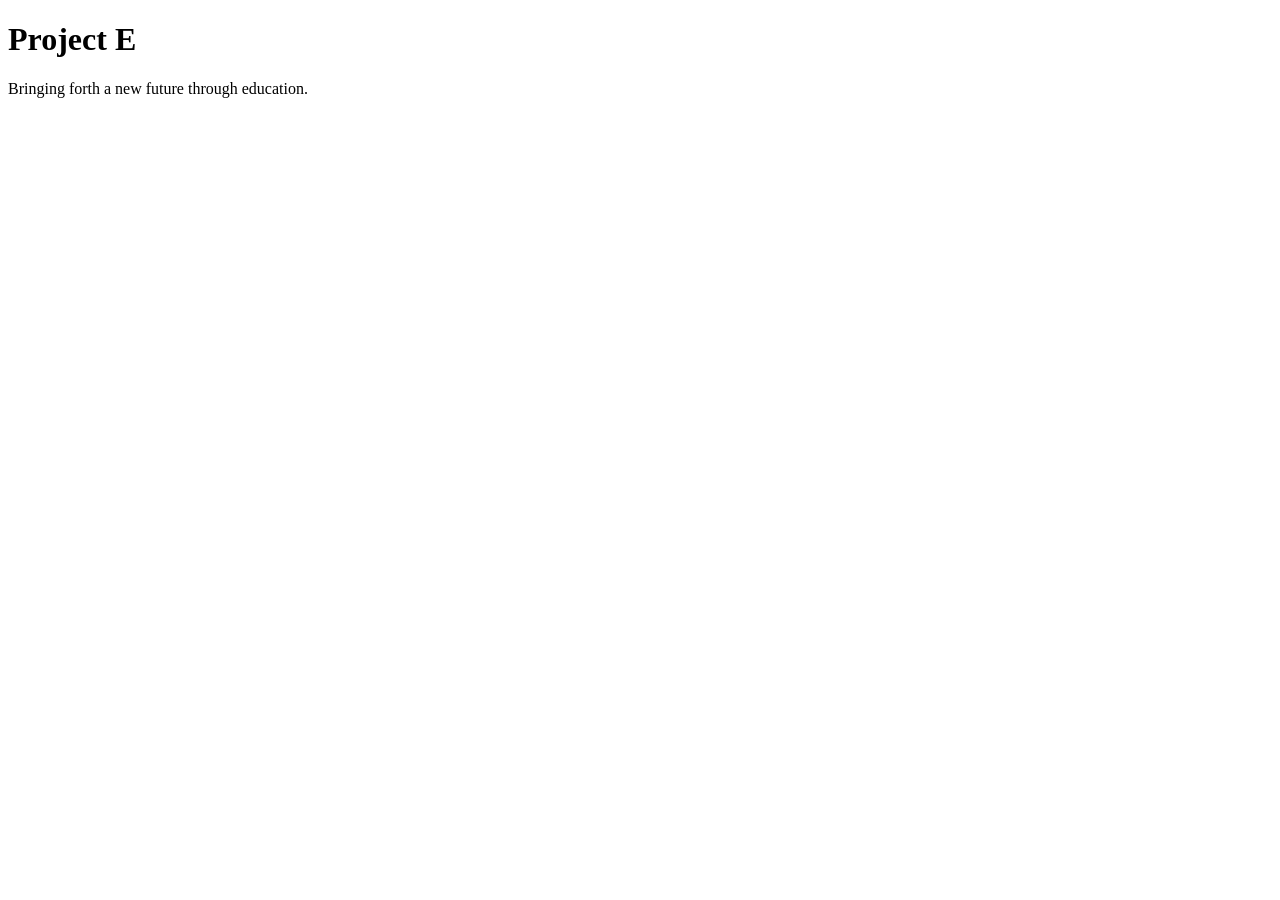
==== index.html @ 41ba168d "index.html" ====
<!DOCTYPE html>
<html lang="en">
<head>
    <meta charset="UTF-8">
    <meta name="viewport" content="width=device-width, initial-scale=1.0">
    <title>Project E</title>
</head>
<body>
    <h1>Project E</h1>
    <p>Bringing forth a new future through education.</p>
</body>
</html>
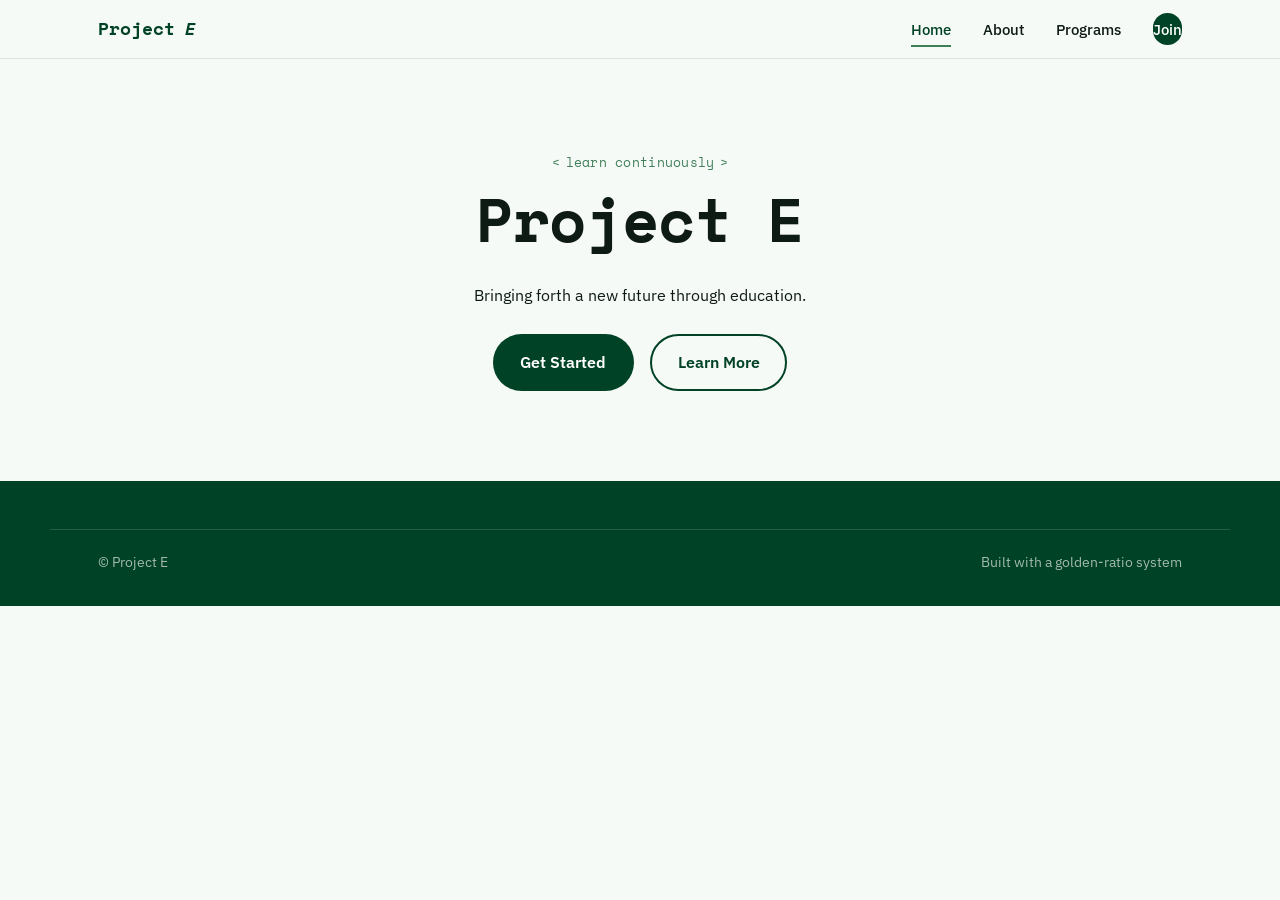
==== commit 2abc7348: "Update index.html" ====
--- a/index.html
+++ b/index.html
@@ -4,9 +4,53 @@
     <meta charset="UTF-8">
     <meta name="viewport" content="width=device-width, initial-scale=1.0">
     <title>Project E</title>
+
+    <!-- Your design system -->
+    <link rel="stylesheet" href="style.css">
 </head>
+
 <body>
-    <h1>Project E</h1>
-    <p>Bringing forth a new future through education.</p>
+
+    <header class="site-header">
+        <nav class="nav">
+            <a class="nav-brand" href="#">
+                Project <em>E</em>
+            </a>
+
+            <ul class="nav-links">
+                <li><a href="#" aria-current="page">Home</a></li>
+                <li><a href="#">About</a></li>
+                <li><a href="#">Programs</a></li>
+                <li><a href="#" class="nav-cta">Join</a></li>
+            </ul>
+        </nav>
+    </header>
+
+    <main class="wrap">
+
+        <section class="section center">
+            <span class="eyebrow">learn continuously</span>
+
+            <h1>Project E</h1>
+
+            <p>
+                Bringing forth a new future through education.
+            </p>
+
+            <div class="btn-row">
+                <a class="btn btn-primary" href="#">Get Started</a>
+                <a class="btn btn-ghost" href="#">Learn More</a>
+            </div>
+        </section>
+
+    </main>
+
+    <footer class="site-footer">
+        <div class="wrap footer-bottom">
+            <span>© Project E</span>
+            <span>Built with a golden-ratio system</span>
+        </div>
+    </footer>
+
 </body>
 </html>
--- a/style.css
+++ b/style.css
@@ -0,0 +1,370 @@
+/* ==========================================================================
+   Project e — Design System
+   Built around the golden-ratio spiral in the logo: the squares grow,
+   one at a time, the way the program is meant to grow.
+   ========================================================================== */
+
+@import url('https://fonts.googleapis.com/css2?family=Space+Mono:wght@400;700&family=IBM+Plex+Sans:wght@400;500;600&display=swap');
+
+:root {
+  /* Color — pulled directly from the logo */
+  --forest: #004225;
+  --sage: #5E9E6E;
+  --moss: #3E7E58;
+  --mint: #7BBF8C;
+  --mint-pale: #E2F2E6;
+  --paper: #F6FAF7;
+  --ink: #0E1A14;
+  --white: #FFFFFF;
+
+  /* Type — Space Mono echoes the logo's <learn continuously> tagline */
+  --font-display: 'Space Mono', 'Courier New', monospace;
+  --font-body: 'IBM Plex Sans', 'Segoe UI', sans-serif;
+  --font-mono: 'Space Mono', 'Courier New', monospace;
+
+  /* Layout */
+  --max-width: 1180px;
+  --gutter: clamp(1.25rem, 4vw, 3rem);
+  --radius: 10px;
+
+  /* Golden-ratio rhythm: used for split layouts (61.8 / 38.2) */
+  --phi-major: 61.8%;
+  --phi-minor: 38.2%;
+}
+
+/* ---------- Reset ---------- */
+*, *::before, *::after { box-sizing: border-box; }
+html { scroll-behavior: smooth; }
+@media (prefers-reduced-motion: reduce) {
+  html { scroll-behavior: auto; }
+  *, *::before, *::after {
+    animation-duration: 0.001ms !important;
+    animation-iteration-count: 1 !important;
+    transition-duration: 0.001ms !important;
+    scroll-behavior: auto !important;
+  }
+}
+
+body {
+  margin: 0;
+  font-family: var(--font-body);
+  color: var(--ink);
+  background: var(--paper);
+  line-height: 1.6;
+  -webkit-font-smoothing: antialiased;
+}
+
+img { max-width: 100%; display: block; }
+a { color: inherit; }
+
+h1, h2, h3, h4 {
+  font-family: var(--font-display);
+  font-weight: 700;
+  line-height: 1.12;
+  margin: 0 0 0.5em;
+  letter-spacing: -0.01em;
+}
+h1 { font-size: clamp(2.4rem, 5vw, 3.8rem); }
+h2 { font-size: clamp(1.8rem, 3.4vw, 2.6rem); }
+h3 { font-size: clamp(1.2rem, 2vw, 1.5rem); }
+p { margin: 0 0 1em; max-width: 62ch; }
+
+em { font-style: italic; color: var(--moss); }
+
+/* Eyebrow / tag label — echoes the "<learn continuously>" tagline */
+.eyebrow {
+  display: inline-flex;
+  align-items: center;
+  gap: 0.4em;
+  font-family: var(--font-mono);
+  font-size: 0.82rem;
+  font-weight: 500;
+  letter-spacing: 0.02em;
+  color: var(--moss);
+  margin-bottom: 0.9em;
+}
+.eyebrow::before { content: '<'; }
+.eyebrow::after { content: '>'; }
+
+/* Visible keyboard focus everywhere */
+a:focus-visible, button:focus-visible, input:focus-visible, textarea:focus-visible {
+  outline: 3px solid var(--moss);
+  outline-offset: 3px;
+  border-radius: 4px;
+}
+
+/* ---------- Layout helpers ---------- */
+.wrap {
+  max-width: var(--max-width);
+  margin: 0 auto;
+  padding: 0 var(--gutter);
+}
+.section { padding: clamp(3rem, 7vw, 6rem) 0; }
+.section--tint { background: var(--mint-pale); }
+.section--dark { background: var(--forest); color: var(--paper); }
+.section--dark .eyebrow { color: var(--mint); }
+.section--dark h2 { color: var(--white); }
+
+.split {
+  display: grid;
+  grid-template-columns: var(--phi-major) var(--phi-minor);
+  gap: clamp(2rem, 5vw, 4rem);
+  align-items: center;
+}
+.split--reverse { grid-template-columns: var(--phi-minor) var(--phi-major); }
+.split--reverse > :first-child { order: 2; }
+@media (max-width: 800px) {
+  .split, .split--reverse { grid-template-columns: 1fr; }
+  .split--reverse > :first-child { order: 0; }
+}
+
+.grid {
+  display: grid;
+  gap: clamp(1.25rem, 3vw, 2rem);
+}
+.grid--3 { grid-template-columns: repeat(3, 1fr); }
+.grid--2 { grid-template-columns: repeat(2, 1fr); }
+@media (max-width: 800px) {
+  .grid--3, .grid--2 { grid-template-columns: 1fr; }
+}
+
+/* ---------- Buttons ---------- */
+.btn {
+  display: inline-flex;
+  align-items: center;
+  gap: 0.5em;
+  font-family: var(--font-body);
+  font-weight: 600;
+  font-size: 1rem;
+  padding: 0.85em 1.6em;
+  border-radius: 999px;
+  border: 2px solid transparent;
+  text-decoration: none;
+  cursor: pointer;
+  transition: transform 0.15s ease, background 0.15s ease, color 0.15s ease, border-color 0.15s ease;
+}
+.btn:hover { transform: translateY(-2px); }
+.btn-primary { background: var(--forest); color: var(--white); }
+.btn-primary:hover { background: var(--moss); }
+.btn-ghost { background: transparent; color: var(--forest); border-color: var(--forest); }
+.btn-ghost:hover { background: var(--forest); color: var(--white); }
+.section--dark .btn-ghost { color: var(--paper); border-color: var(--mint); }
+.section--dark .btn-ghost:hover { background: var(--mint); color: var(--forest); }
+.section--dark .btn-primary { background: var(--mint); color: var(--forest); }
+.section--dark .btn-primary:hover { background: var(--paper); }
+.btn-row { display: flex; gap: 1rem; flex-wrap: wrap; margin-top: 1.6rem; }
+
+.center { text-align: center; }
+.center p { margin-left: auto; margin-right: auto; }
+.center .btn-row { justify-content: center; }
+.center .eyebrow { justify-content: center; }
+
+/* ---------- Nav ---------- */
+.site-header {
+  position: sticky;
+  top: 0;
+  z-index: 50;
+  background: rgba(246, 250, 247, 0.92);
+  backdrop-filter: blur(8px);
+  border-bottom: 1px solid rgba(0, 66, 37, 0.1);
+}
+.nav {
+  display: flex;
+  align-items: center;
+  justify-content: space-between;
+  padding: 0.9rem var(--gutter);
+  max-width: var(--max-width);
+  margin: 0 auto;
+}
+.nav-brand {
+  display: flex;
+  align-items: center;
+  gap: 0.6rem;
+  text-decoration: none;
+  font-family: var(--font-display);
+  font-weight: 700;
+  font-size: 1.15rem;
+  color: var(--forest);
+}
+.nav-brand img { height: 34px; width: auto; }
+.nav-brand em { color: inherit; font-style: italic; }
+
+.nav-links {
+  display: flex;
+  gap: clamp(1rem, 2.5vw, 2.2rem);
+  list-style: none;
+  margin: 0;
+  padding: 0;
+  font-weight: 500;
+  font-size: 0.96rem;
+}
+.nav-links a {
+  text-decoration: none;
+  color: var(--ink);
+  padding: 0.4em 0;
+  border-bottom: 2px solid transparent;
+  transition: border-color 0.15s ease, color 0.15s ease;
+}
+.nav-links a:hover, .nav-links a[aria-current="page"] {
+  color: var(--forest);
+  border-color: var(--moss);
+}
+.nav-cta {
+  background: var(--forest);
+  color: var(--white) !important;
+  padding: 0.55em 1.2em;
+  border-radius: 999px;
+  border-bottom: none !important;
+}
+.nav-cta:hover { background: var(--moss); }
+
+.nav-toggle {
+  display: none;
+  background: none;
+  border: none;
+  cursor: pointer;
+  padding: 0.4rem;
+}
+.nav-toggle svg { width: 26px; height: 26px; }
+
+@media (max-width: 760px) {
+  .nav-toggle { display: block; }
+  .nav-links {
+    position: absolute;
+    top: 100%;
+    left: 0;
+    right: 0;
+    background: var(--paper);
+    flex-direction: column;
+    gap: 0;
+    padding: 0.5rem var(--gutter) 1rem;
+    border-bottom: 1px solid rgba(0,66,37,0.1);
+    display: none;
+  }
+  .nav-links.is-open { display: flex; }
+  .nav-links li { width: 100%; }
+  .nav-links a { display: block; padding: 0.7em 0; }
+  .nav-cta { display: inline-block; margin-top: 0.4em; }
+}
+
+/* ---------- Cards ---------- */
+.card {
+  background: var(--white);
+  border: 1px solid rgba(0,66,37,0.12);
+  border-radius: var(--radius);
+  padding: 1.8rem;
+}
+.card h3 { margin-bottom: 0.5rem; }
+.card p:last-child { margin-bottom: 0; }
+
+/* ---------- Spiral roadmap squares (programs page) ---------- */
+.roadmap-square {
+  border-radius: 6px;
+  display: flex;
+  flex-direction: column;
+  justify-content: flex-end;
+  padding: 1.1rem;
+  min-height: 140px;
+}
+.roadmap-square.is-active {
+  background: var(--forest);
+  color: var(--white);
+}
+.roadmap-square.is-future {
+  background: transparent;
+  border: 2px dashed rgba(0,66,37,0.35);
+  color: var(--moss);
+}
+.roadmap-square .status {
+  font-family: var(--font-mono);
+  font-size: 0.75rem;
+  letter-spacing: 0.03em;
+  opacity: 0.85;
+  margin-bottom: 0.3em;
+}
+.roadmap-square h3 { margin: 0; font-size: 1.05rem; }
+.roadmap-square p { font-size: 0.85rem; margin: 0.5em 0 0; opacity: 0.85; max-width: none; }
+
+/* ---------- Footer ---------- */
+.site-footer {
+  background: var(--forest);
+  color: var(--mint-pale);
+  padding: 3rem 0 2rem;
+  font-size: 0.95rem;
+}
+.footer-grid {
+  display: grid;
+  grid-template-columns: 1.4fr 1fr 1fr;
+  gap: 2rem;
+  margin-bottom: 2rem;
+}
+@media (max-width: 700px) {
+  .footer-grid { grid-template-columns: 1fr; }
+}
+.site-footer h4 {
+  font-family: var(--font-mono);
+  font-size: 0.8rem;
+  color: var(--mint);
+  text-transform: lowercase;
+  margin-bottom: 0.8em;
+}
+.site-footer a { color: var(--paper); text-decoration: none; }
+.site-footer a:hover { color: var(--mint); }
+.site-footer ul { list-style: none; padding: 0; margin: 0; display: flex; flex-direction: column; gap: 0.5em; }
+.footer-bottom {
+  border-top: 1px solid rgba(246,250,247,0.15);
+  padding-top: 1.4rem;
+  display: flex;
+  justify-content: space-between;
+  flex-wrap: wrap;
+  gap: 0.6rem;
+  font-size: 0.85rem;
+  color: rgba(246,250,247,0.65);
+}
+
+/* ---------- Spiral hero graphic + load animation ---------- */
+.spiral-wrap { width: 100%; }
+.spiral-svg rect, .spiral-svg path { opacity: 0; }
+.spiral-svg.is-revealed rect, .spiral-svg.is-revealed path { opacity: 1; }
+.spiral-svg rect {
+  transform-origin: center;
+  animation: spiral-pop 0.55s cubic-bezier(.2,.9,.3,1.3) forwards;
+}
+.spiral-svg path { animation: spiral-fade 0.6s ease forwards; animation-delay: 1.1s; }
+@keyframes spiral-pop {
+  from { opacity: 0; transform: scale(0.6); }
+  to { opacity: 1; transform: scale(1); }
+}
+@keyframes spiral-fade {
+  from { opacity: 0; }
+  to { opacity: 1; }
+}
+@media (prefers-reduced-motion: reduce) {
+  .spiral-svg rect, .spiral-svg path { opacity: 1 !important; animation: none !important; transform: none !important; }
+}
+
+/* ---------- Misc ---------- */
+.stat {
+  font-family: var(--font-mono);
+  font-size: 0.95rem;
+  color: var(--moss);
+  border-left: 3px solid var(--mint);
+  padding-left: 1rem;
+}
+.quote {
+  font-family: var(--font-display);
+  font-size: 1.3rem;
+  font-weight: 500;
+  color: var(--forest);
+  line-height: 1.4;
+}
+.skip-link {
+  position: absolute;
+  left: -999px;
+  top: 0;
+  background: var(--forest);
+  color: var(--white);
+  padding: 0.8em 1.2em;
+  z-index: 100;
+}
+.skip-link:focus { left: 1rem; top: 1rem; }
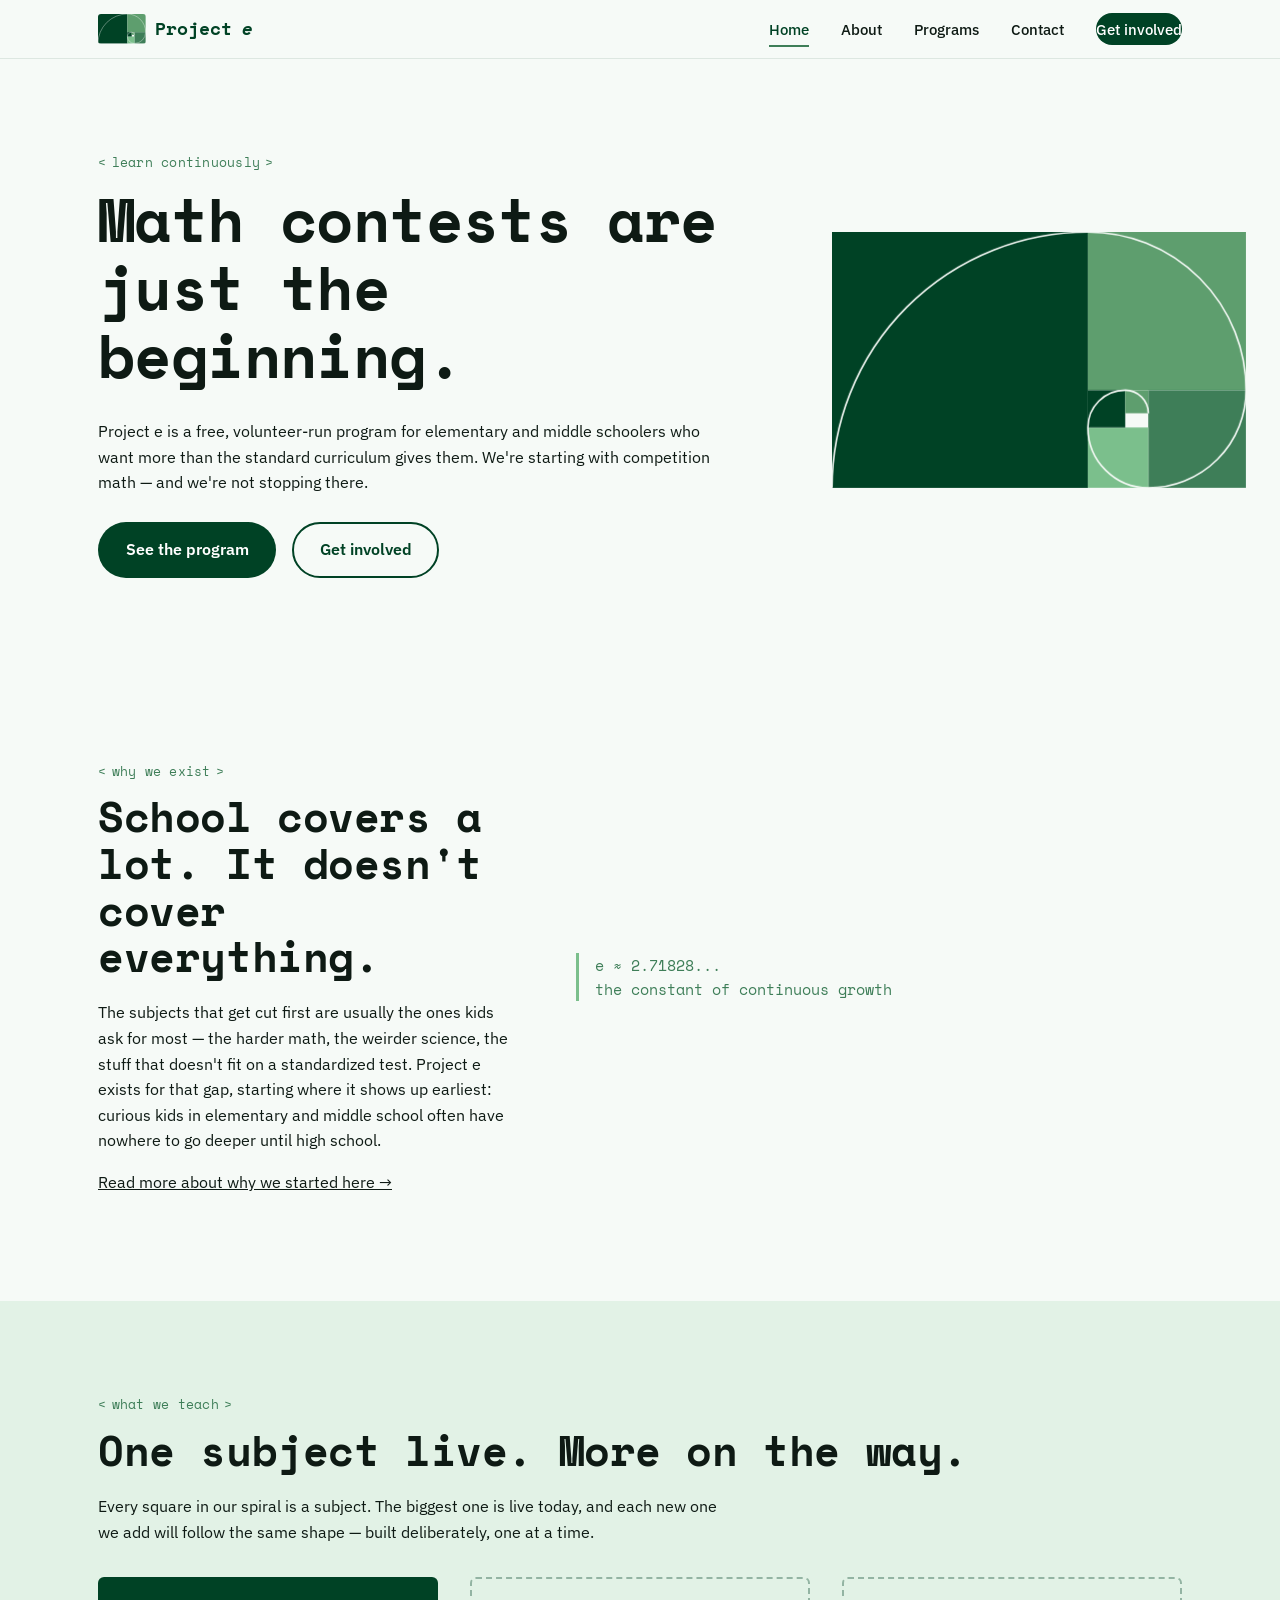
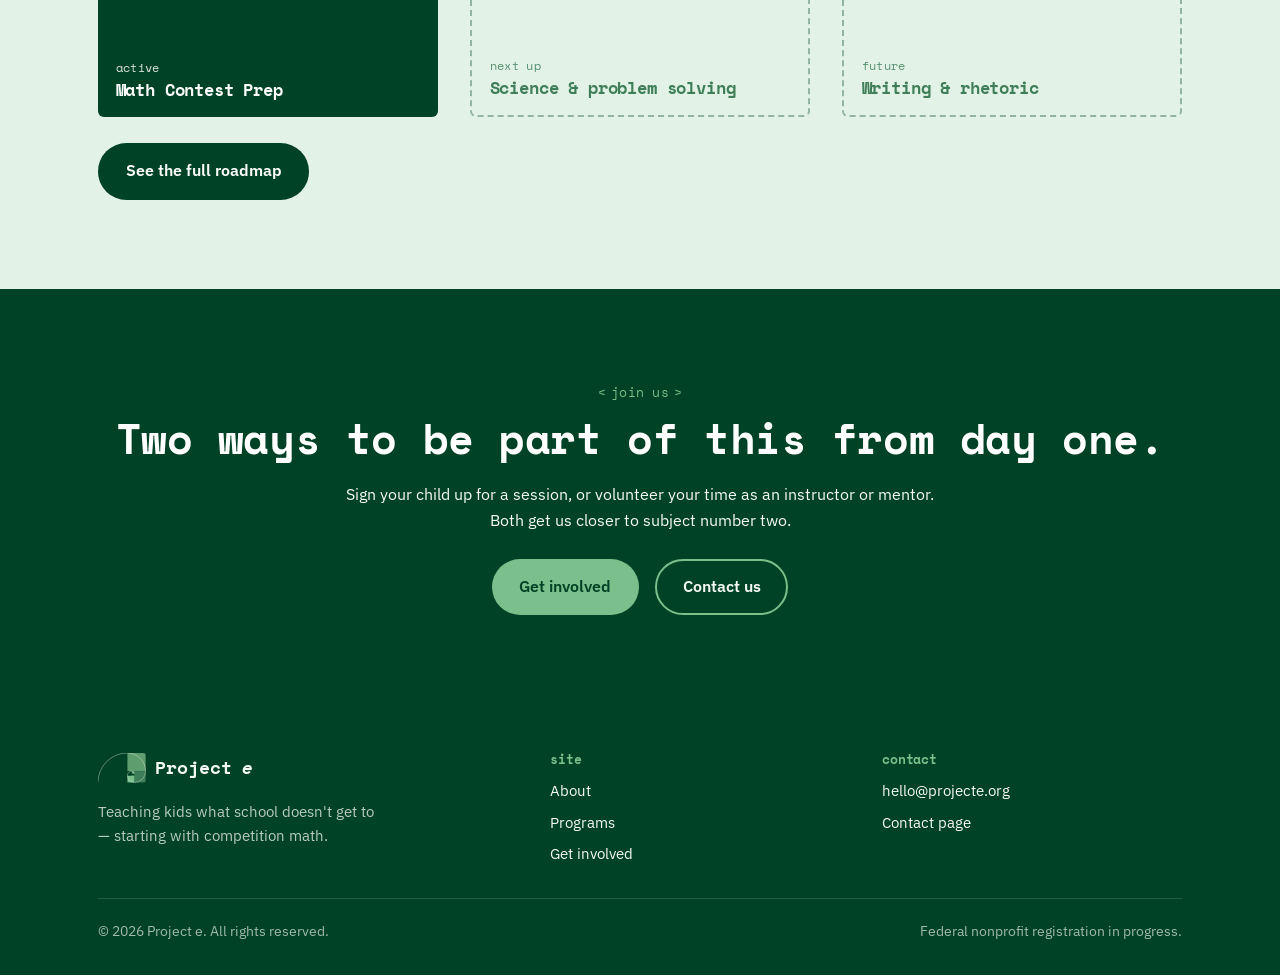
==== commit c2d6afaa: "Add files via upload" ====
--- a/index.html
+++ b/index.html
@@ -1,56 +1,578 @@
 <!DOCTYPE html>
 <html lang="en">
 <head>
-    <meta charset="UTF-8">
-    <meta name="viewport" content="width=device-width, initial-scale=1.0">
-    <title>Project E</title>
-
-    <!-- Your design system -->
-    <link rel="stylesheet" href="style.css">
+<meta charset="UTF-8">
+<meta name="viewport" content="width=device-width, initial-scale=1.0">
+<title>Project e — Learn continuously</title>
+<meta name="description" content="Project e is a free, volunteer-run program teaching elementary and middle schoolers what school doesn't have time for — starting with competition math.">
+<link rel="icon" type="image/png" href="images/favicon-32.png">
+<link rel="apple-touch-icon" href="images/favicon-192.png">
+<style>
+/* ==========================================================================
+   Project e — Design System
+   Built around the golden-ratio spiral in the logo: the squares grow,
+   one at a time, the way the program is meant to grow.
+   ========================================================================== */
+
+@import url('https://fonts.googleapis.com/css2?family=Space+Mono:wght@400;700&family=IBM+Plex+Sans:wght@400;500;600&display=swap');
+
+:root {
+  /* Color — pulled directly from the logo */
+  --forest: #004225;
+  --sage: #5E9E6E;
+  --moss: #3E7E58;
+  --mint: #7BBF8C;
+  --mint-pale: #E2F2E6;
+  --paper: #F6FAF7;
+  --ink: #0E1A14;
+  --white: #FFFFFF;
+
+  /* Type — Space Mono echoes the logo's <learn continuously> tagline */
+  --font-display: 'Space Mono', 'Courier New', monospace;
+  --font-body: 'IBM Plex Sans', 'Segoe UI', sans-serif;
+  --font-mono: 'Space Mono', 'Courier New', monospace;
+
+  /* Layout */
+  --max-width: 1180px;
+  --gutter: clamp(1.25rem, 4vw, 3rem);
+  --radius: 10px;
+
+  /* Golden-ratio rhythm: used for split layouts (61.8 / 38.2) */
+  --phi-major: 61.8%;
+  --phi-minor: 38.2%;
+}
+
+/* ---------- Reset ---------- */
+*, *::before, *::after { box-sizing: border-box; }
+html { scroll-behavior: smooth; }
+@media (prefers-reduced-motion: reduce) {
+  html { scroll-behavior: auto; }
+  *, *::before, *::after {
+    animation-duration: 0.001ms !important;
+    animation-iteration-count: 1 !important;
+    transition-duration: 0.001ms !important;
+    scroll-behavior: auto !important;
+  }
+}
+
+body {
+  margin: 0;
+  font-family: var(--font-body);
+  color: var(--ink);
+  background: var(--paper);
+  line-height: 1.6;
+  -webkit-font-smoothing: antialiased;
+}
+
+img { max-width: 100%; display: block; }
+a { color: inherit; }
+
+h1, h2, h3, h4 {
+  font-family: var(--font-display);
+  font-weight: 700;
+  line-height: 1.12;
+  margin: 0 0 0.5em;
+  letter-spacing: -0.01em;
+}
+h1 { font-size: clamp(2.4rem, 5vw, 3.8rem); }
+h2 { font-size: clamp(1.8rem, 3.4vw, 2.6rem); }
+h3 { font-size: clamp(1.2rem, 2vw, 1.5rem); }
+p { margin: 0 0 1em; max-width: 62ch; }
+
+em { font-style: italic; color: var(--moss); }
+
+/* Eyebrow / tag label — echoes the "<learn continuously>" tagline */
+.eyebrow {
+  display: inline-flex;
+  align-items: center;
+  gap: 0.4em;
+  font-family: var(--font-mono);
+  font-size: 0.82rem;
+  font-weight: 500;
+  letter-spacing: 0.02em;
+  color: var(--moss);
+  margin-bottom: 0.9em;
+}
+.eyebrow::before { content: '<'; }
+.eyebrow::after { content: '>'; }
+
+/* Visible keyboard focus everywhere */
+a:focus-visible, button:focus-visible, input:focus-visible, textarea:focus-visible {
+  outline: 3px solid var(--moss);
+  outline-offset: 3px;
+  border-radius: 4px;
+}
+
+/* ---------- Layout helpers ---------- */
+.wrap {
+  max-width: var(--max-width);
+  margin: 0 auto;
+  padding: 0 var(--gutter);
+}
+.section { padding: clamp(3rem, 7vw, 6rem) 0; }
+.section--tint { background: var(--mint-pale); }
+.section--dark { background: var(--forest); color: var(--paper); }
+.section--dark .eyebrow { color: var(--mint); }
+.section--dark h2 { color: var(--white); }
+
+.split {
+  display: grid;
+  grid-template-columns: var(--phi-major) var(--phi-minor);
+  gap: clamp(2rem, 5vw, 4rem);
+  align-items: center;
+}
+.split--reverse { grid-template-columns: var(--phi-minor) var(--phi-major); }
+.split--reverse > :first-child { order: 2; }
+@media (max-width: 800px) {
+  .split, .split--reverse { grid-template-columns: 1fr; }
+  .split--reverse > :first-child { order: 0; }
+}
+
+.grid {
+  display: grid;
+  gap: clamp(1.25rem, 3vw, 2rem);
+}
+.grid--3 { grid-template-columns: repeat(3, 1fr); }
+.grid--2 { grid-template-columns: repeat(2, 1fr); }
+@media (max-width: 800px) {
+  .grid--3, .grid--2 { grid-template-columns: 1fr; }
+}
+
+/* ---------- Buttons ---------- */
+.btn {
+  display: inline-flex;
+  align-items: center;
+  gap: 0.5em;
+  font-family: var(--font-body);
+  font-weight: 600;
+  font-size: 1rem;
+  padding: 0.85em 1.6em;
+  border-radius: 999px;
+  border: 2px solid transparent;
+  text-decoration: none;
+  cursor: pointer;
+  transition: transform 0.15s ease, background 0.15s ease, color 0.15s ease, border-color 0.15s ease;
+}
+.btn:hover { transform: translateY(-2px); }
+.btn-primary { background: var(--forest); color: var(--white); }
+.btn-primary:hover { background: var(--moss); }
+.btn-ghost { background: transparent; color: var(--forest); border-color: var(--forest); }
+.btn-ghost:hover { background: var(--forest); color: var(--white); }
+.section--dark .btn-ghost { color: var(--paper); border-color: var(--mint); }
+.section--dark .btn-ghost:hover { background: var(--mint); color: var(--forest); }
+.section--dark .btn-primary { background: var(--mint); color: var(--forest); }
+.section--dark .btn-primary:hover { background: var(--paper); }
+.btn-row { display: flex; gap: 1rem; flex-wrap: wrap; margin-top: 1.6rem; }
+
+.center { text-align: center; }
+.center p { margin-left: auto; margin-right: auto; }
+.center .btn-row { justify-content: center; }
+.center .eyebrow { justify-content: center; }
+
+/* ---------- Nav ---------- */
+.site-header {
+  position: sticky;
+  top: 0;
+  z-index: 50;
+  background: rgba(246, 250, 247, 0.92);
+  backdrop-filter: blur(8px);
+  border-bottom: 1px solid rgba(0, 66, 37, 0.1);
+}
+.nav {
+  display: flex;
+  align-items: center;
+  justify-content: space-between;
+  padding: 0.9rem var(--gutter);
+  max-width: var(--max-width);
+  margin: 0 auto;
+}
+.nav-brand {
+  display: flex;
+  align-items: center;
+  gap: 0.6rem;
+  text-decoration: none;
+  font-family: var(--font-display);
+  font-weight: 700;
+  font-size: 1.15rem;
+  color: var(--forest);
+}
+.nav-brand img { height: 34px; width: auto; }
+.nav-brand em { color: inherit; font-style: italic; }
+
+.nav-links {
+  display: flex;
+  gap: clamp(1rem, 2.5vw, 2.2rem);
+  list-style: none;
+  margin: 0;
+  padding: 0;
+  font-weight: 500;
+  font-size: 0.96rem;
+}
+.nav-links a {
+  text-decoration: none;
+  color: var(--ink);
+  padding: 0.4em 0;
+  border-bottom: 2px solid transparent;
+  transition: border-color 0.15s ease, color 0.15s ease;
+}
+.nav-links a:hover, .nav-links a[aria-current="page"] {
+  color: var(--forest);
+  border-color: var(--moss);
+}
+.nav-cta {
+  background: var(--forest);
+  color: var(--white) !important;
+  padding: 0.55em 1.2em;
+  border-radius: 999px;
+  border-bottom: none !important;
+}
+.nav-cta:hover { background: var(--moss); }
+
+.nav-toggle {
+  display: none;
+  background: none;
+  border: none;
+  cursor: pointer;
+  padding: 0.4rem;
+}
+.nav-toggle svg { width: 26px; height: 26px; }
+
+@media (max-width: 760px) {
+  .nav-toggle { display: block; }
+  .nav-links {
+    position: absolute;
+    top: 100%;
+    left: 0;
+    right: 0;
+    background: var(--paper);
+    flex-direction: column;
+    gap: 0;
+    padding: 0.5rem var(--gutter) 1rem;
+    border-bottom: 1px solid rgba(0,66,37,0.1);
+    display: none;
+  }
+  .nav-links.is-open { display: flex; }
+  .nav-links li { width: 100%; }
+  .nav-links a { display: block; padding: 0.7em 0; }
+  .nav-cta { display: inline-block; margin-top: 0.4em; }
+}
+
+/* ---------- Cards ---------- */
+.card {
+  background: var(--white);
+  border: 1px solid rgba(0,66,37,0.12);
+  border-radius: var(--radius);
+  padding: 1.8rem;
+}
+.card h3 { margin-bottom: 0.5rem; }
+.card p:last-child { margin-bottom: 0; }
+
+/* ---------- Spiral roadmap squares (programs page) ---------- */
+.roadmap-square {
+  border-radius: 6px;
+  display: flex;
+  flex-direction: column;
+  justify-content: flex-end;
+  padding: 1.1rem;
+  min-height: 140px;
+}
+.roadmap-square.is-active {
+  background: var(--forest);
+  color: var(--white);
+}
+.roadmap-square.is-future {
+  background: transparent;
+  border: 2px dashed rgba(0,66,37,0.35);
+  color: var(--moss);
+}
+.roadmap-square .status {
+  font-family: var(--font-mono);
+  font-size: 0.75rem;
+  letter-spacing: 0.03em;
+  opacity: 0.85;
+  margin-bottom: 0.3em;
+}
+.roadmap-square h3 { margin: 0; font-size: 1.05rem; }
+.roadmap-square p { font-size: 0.85rem; margin: 0.5em 0 0; opacity: 0.85; max-width: none; }
+
+/* ---------- Footer ---------- */
+.site-footer {
+  background: var(--forest);
+  color: var(--mint-pale);
+  padding: 3rem 0 2rem;
+  font-size: 0.95rem;
+}
+.footer-grid {
+  display: grid;
+  grid-template-columns: 1.4fr 1fr 1fr;
+  gap: 2rem;
+  margin-bottom: 2rem;
+}
+@media (max-width: 700px) {
+  .footer-grid { grid-template-columns: 1fr; }
+}
+.site-footer h4 {
+  font-family: var(--font-mono);
+  font-size: 0.8rem;
+  color: var(--mint);
+  text-transform: lowercase;
+  margin-bottom: 0.8em;
+}
+.site-footer a { color: var(--paper); text-decoration: none; }
+.site-footer a:hover { color: var(--mint); }
+.site-footer ul { list-style: none; padding: 0; margin: 0; display: flex; flex-direction: column; gap: 0.5em; }
+.footer-bottom {
+  border-top: 1px solid rgba(246,250,247,0.15);
+  padding-top: 1.4rem;
+  display: flex;
+  justify-content: space-between;
+  flex-wrap: wrap;
+  gap: 0.6rem;
+  font-size: 0.85rem;
+  color: rgba(246,250,247,0.65);
+}
+
+/* ---------- Spiral hero graphic + load animation ---------- */
+.spiral-wrap { width: 100%; }
+.spiral-svg rect, .spiral-svg path { opacity: 0; }
+.spiral-svg.is-revealed rect, .spiral-svg.is-revealed path { opacity: 1; }
+.spiral-svg rect {
+  transform-origin: center;
+  animation: spiral-pop 0.55s cubic-bezier(.2,.9,.3,1.3) forwards;
+}
+.spiral-svg path { animation: spiral-fade 0.6s ease forwards; animation-delay: 1.1s; }
+@keyframes spiral-pop {
+  from { opacity: 0; transform: scale(0.6); }
+  to { opacity: 1; transform: scale(1); }
+}
+@keyframes spiral-fade {
+  from { opacity: 0; }
+  to { opacity: 1; }
+}
+@media (prefers-reduced-motion: reduce) {
+  .spiral-svg rect, .spiral-svg path { opacity: 1 !important; animation: none !important; transform: none !important; }
+}
+
+/* ---------- Misc ---------- */
+.stat {
+  font-family: var(--font-mono);
+  font-size: 0.95rem;
+  color: var(--moss);
+  border-left: 3px solid var(--mint);
+  padding-left: 1rem;
+}
+.quote {
+  font-family: var(--font-display);
+  font-size: 1.3rem;
+  font-weight: 500;
+  color: var(--forest);
+  line-height: 1.4;
+}
+.skip-link {
+  position: absolute;
+  left: -999px;
+  top: 0;
+  background: var(--forest);
+  color: var(--white);
+  padding: 0.8em 1.2em;
+  z-index: 100;
+}
+.skip-link:focus { left: 1rem; top: 1rem; }
+
+.nav-icon { height: 1.6em; width: auto; border-radius: 3px; flex-shrink: 0; }
+</style>
 </head>
-
 <body>
-
-    <header class="site-header">
-        <nav class="nav">
-            <a class="nav-brand" href="#">
-                Project <em>E</em>
-            </a>
-
-            <ul class="nav-links">
-                <li><a href="#" aria-current="page">Home</a></li>
-                <li><a href="#">About</a></li>
-                <li><a href="#">Programs</a></li>
-                <li><a href="#" class="nav-cta">Join</a></li>
-            </ul>
-        </nav>
-    </header>
-
-    <main class="wrap">
-
-        <section class="section center">
-            <span class="eyebrow">learn continuously</span>
-
-            <h1>Project E</h1>
-
-            <p>
-                Bringing forth a new future through education.
-            </p>
-
-            <div class="btn-row">
-                <a class="btn btn-primary" href="#">Get Started</a>
-                <a class="btn btn-ghost" href="#">Learn More</a>
-            </div>
-        </section>
-
-    </main>
-
-    <footer class="site-footer">
-        <div class="wrap footer-bottom">
-            <span>© Project E</span>
-            <span>Built with a golden-ratio system</span>
+<a href="#main" class="skip-link">Skip to content</a>
+
+<header class="site-header">
+  <nav class="nav">
+    <a href="index.html" class="nav-brand">
+      <svg class="nav-icon" viewBox="0 0 776.7 480.0" xmlns="http://www.w3.org/2000/svg" role="img" aria-label="Project e mark">
+        <rect x="0.0" y="0.0" width="480.0" height="480.0" fill="#004225"/>
+        <rect x="480.0" y="0.0" width="296.7" height="296.7" fill="#5E9E6E"/>
+        <rect x="593.3" y="296.7" width="183.3" height="183.3" fill="#3E7E58"/>
+        <rect x="480.0" y="366.7" width="113.3" height="113.3" fill="#7BBF8C"/>
+        <rect x="480.0" y="296.7" width="70.0" height="70.0" fill="#004225"/>
+        <rect x="550.0" y="296.7" width="43.3" height="43.3" fill="#5E9E6E"/>
+        <path d="M 0.0 480.0 A 480.0 480.0 0 0 1 480.0 0.0 A 296.7 296.7 0 0 1 776.7 296.7 A 183.3 183.3 0 0 1 593.3 480.0 A 113.3 113.3 0 0 1 480.0 366.7 A 70.0 70.0 0 0 1 550.0 296.7 A 43.3 43.3 0 0 1 593.3 339.9" fill="none" stroke="#F6FAF7" stroke-width="6"/>
+      </svg>
+      Project <em>e</em>
+    </a>
+    <button class="nav-toggle" aria-label="Toggle menu" aria-expanded="false">
+      <svg viewBox="0 0 24 24" fill="none" stroke="currentColor" stroke-width="2" stroke-linecap="round"><line x1="3" y1="6" x2="21" y2="6"/><line x1="3" y1="12" x2="21" y2="12"/><line x1="3" y1="18" x2="21" y2="18"/></svg>
+    </button>
+    <ul class="nav-links">
+      <li><a href="index.html" aria-current="page">Home</a></li>
+      <li><a href="about.html">About</a></li>
+      <li><a href="programs.html">Programs</a></li>
+      <li><a href="contact.html">Contact</a></li>
+      <li><a href="get-involved.html" class="nav-cta">Get involved</a></li>
+    </ul>
+  </nav>
+</header>
+
+<main id="main">
+
+  <section class="section">
+    <div class="wrap split">
+      <div>
+        <p class="eyebrow">learn continuously</p>
+        <h1>Math contests are just the beginning.</h1>
+        <p>Project e is a free, volunteer-run program for elementary and middle schoolers who want more than the standard curriculum gives them. We're starting with competition math &mdash; and we're not stopping there.</p>
+        <div class="btn-row">
+          <a href="programs.html" class="btn btn-primary">See the program</a>
+          <a href="get-involved.html" class="btn btn-ghost">Get involved</a>
         </div>
-    </footer>
-
+      </div>
+      <div class="spiral-wrap">
+        <svg class="spiral-svg" viewBox="0 0 776.7 480.0" xmlns="http://www.w3.org/2000/svg" role="img" aria-label="A golden-ratio spiral made of squares, representing Project e's growth from one subject to many">
+          <rect x="0.0" y="0.0" width="480.0" height="480.0" fill="#004225"/>
+          <rect x="480.0" y="0.0" width="296.7" height="296.7" fill="#5E9E6E"/>
+          <rect x="593.3" y="296.7" width="183.3" height="183.3" fill="#3E7E58"/>
+          <rect x="480.0" y="366.7" width="113.3" height="113.3" fill="#7BBF8C"/>
+          <rect x="480.0" y="296.7" width="70.0" height="70.0" fill="#004225"/>
+          <rect x="550.0" y="296.7" width="43.3" height="43.3" fill="#5E9E6E"/>
+          <path d="M 0.0 480.0 A 480.0 480.0 0 0 1 480.0 0.0 A 296.7 296.7 0 0 1 776.7 296.7 A 183.3 183.3 0 0 1 593.3 480.0 A 113.3 113.3 0 0 1 480.0 366.7 A 70.0 70.0 0 0 1 550.0 296.7 A 43.3 43.3 0 0 1 593.3 339.9" fill="none" stroke="#F6FAF7" stroke-width="3"/>
+        </svg>
+      </div>
+    </div>
+  </section>
+
+  <section class="section">
+    <div class="wrap split split--reverse">
+      <div>
+        <p class="stat">e &asymp; 2.71828...<br>the constant of continuous growth</p>
+      </div>
+      <div>
+        <p class="eyebrow">why we exist</p>
+        <h2>School covers a lot. It doesn't cover everything.</h2>
+        <p>The subjects that get cut first are usually the ones kids ask for most &mdash; the harder math, the weirder science, the stuff that doesn't fit on a standardized test. Project e exists for that gap, starting where it shows up earliest: curious kids in elementary and middle school often have nowhere to go deeper until high school.</p>
+        <p><a href="about.html">Read more about why we started here &rarr;</a></p>
+      </div>
+    </div>
+  </section>
+
+  <section class="section section--tint">
+    <div class="wrap">
+      <p class="eyebrow">what we teach</p>
+      <h2>One subject live. More on the way.</h2>
+      <p>Every square in our spiral is a subject. The biggest one is live today, and each new one we add will follow the same shape &mdash; built deliberately, one at a time.</p>
+      <div class="grid grid--3" style="margin-top:2rem;">
+        <div class="roadmap-square is-active">
+          <p class="status">active</p>
+          <h3>Math Contest Prep</h3>
+        </div>
+        <div class="roadmap-square is-future">
+          <p class="status">next up</p>
+          <h3>Science &amp; problem solving</h3>
+        </div>
+        <div class="roadmap-square is-future">
+          <p class="status">future</p>
+          <h3>Writing &amp; rhetoric</h3>
+        </div>
+      </div>
+      <div class="btn-row">
+        <a href="programs.html" class="btn btn-primary">See the full roadmap</a>
+      </div>
+    </div>
+  </section>
+
+  <section class="section section--dark center">
+    <div class="wrap">
+      <p class="eyebrow">join us</p>
+      <h2>Two ways to be part of this from day one.</h2>
+      <p>Sign your child up for a session, or volunteer your time as an instructor or mentor. Both get us closer to subject number two.</p>
+      <div class="btn-row">
+        <a href="get-involved.html" class="btn btn-primary">Get involved</a>
+        <a href="contact.html" class="btn btn-ghost">Contact us</a>
+      </div>
+    </div>
+  </section>
+
+</main>
+
+<footer class="site-footer">
+  <div class="wrap">
+    <div class="footer-grid">
+      <div>
+        <a href="index.html" class="nav-brand" style="color:var(--paper)">
+          <svg class="nav-icon" viewBox="0 0 776.7 480.0" xmlns="http://www.w3.org/2000/svg" role="img" aria-label="Project e mark">
+        <rect x="0.0" y="0.0" width="480.0" height="480.0" fill="#004225"/>
+        <rect x="480.0" y="0.0" width="296.7" height="296.7" fill="#5E9E6E"/>
+        <rect x="593.3" y="296.7" width="183.3" height="183.3" fill="#3E7E58"/>
+        <rect x="480.0" y="366.7" width="113.3" height="113.3" fill="#7BBF8C"/>
+        <rect x="480.0" y="296.7" width="70.0" height="70.0" fill="#004225"/>
+        <rect x="550.0" y="296.7" width="43.3" height="43.3" fill="#5E9E6E"/>
+        <path d="M 0.0 480.0 A 480.0 480.0 0 0 1 480.0 0.0 A 296.7 296.7 0 0 1 776.7 296.7 A 183.3 183.3 0 0 1 593.3 480.0 A 113.3 113.3 0 0 1 480.0 366.7 A 70.0 70.0 0 0 1 550.0 296.7 A 43.3 43.3 0 0 1 593.3 339.9" fill="none" stroke="#F6FAF7" stroke-width="6"/>
+      </svg>
+          Project <em>e</em>
+        </a>
+        <p style="margin-top:1rem; max-width:32ch; color:rgba(246,250,247,0.75);">Teaching kids what school doesn't get to &mdash; starting with competition math.</p>
+      </div>
+      <div>
+        <h4>site</h4>
+        <ul>
+          <li><a href="about.html">About</a></li>
+          <li><a href="programs.html">Programs</a></li>
+          <li><a href="get-involved.html">Get involved</a></li>
+        </ul>
+      </div>
+      <div>
+        <h4>contact</h4>
+        <ul>
+          <li><a href="mailto:hello@projecte.org">hello@projecte.org</a></li>
+          <li><a href="contact.html">Contact page</a></li>
+        </ul>
+      </div>
+    </div>
+    <div class="footer-bottom">
+      <span>&copy; <span data-year></span> Project e. All rights reserved.</span>
+      <span>Federal nonprofit registration in progress.</span>
+    </div>
+  </div>
+</footer>
+
+<script>
+// Project e — shared site behavior
+
+document.addEventListener('DOMContentLoaded', () => {
+  // Mobile nav toggle
+  const toggle = document.querySelector('.nav-toggle');
+  const links = document.querySelector('.nav-links');
+  if (toggle && links) {
+    toggle.addEventListener('click', () => {
+      const isOpen = links.classList.toggle('is-open');
+      toggle.setAttribute('aria-expanded', isOpen ? 'true' : 'false');
+    });
+    links.querySelectorAll('a').forEach((a) => {
+      a.addEventListener('click', () => {
+        links.classList.remove('is-open');
+        toggle.setAttribute('aria-expanded', 'false');
+      });
+    });
+  }
+
+  // Reveal the hero spiral once, on load (squares "grow in")
+  const spiral = document.querySelector('.spiral-svg');
+  if (spiral) {
+    requestAnimationFrame(() => spiral.classList.add('is-revealed'));
+  }
+
+  // Stagger the rect animation delays so squares pop in one-by-one,
+  // largest (founding program) to smallest (future subjects) —
+  // mirrors how Project e itself grows.
+  const rects = document.querySelectorAll('.spiral-svg rect');
+  rects.forEach((r, i) => {
+    r.style.animationDelay = `${i * 0.12}s`;
+  });
+
+  // Set current year in footer
+  document.querySelectorAll('[data-year]').forEach((el) => {
+    el.textContent = new Date().getFullYear();
+  });
+});
+
+</script>
 </body>
 </html>
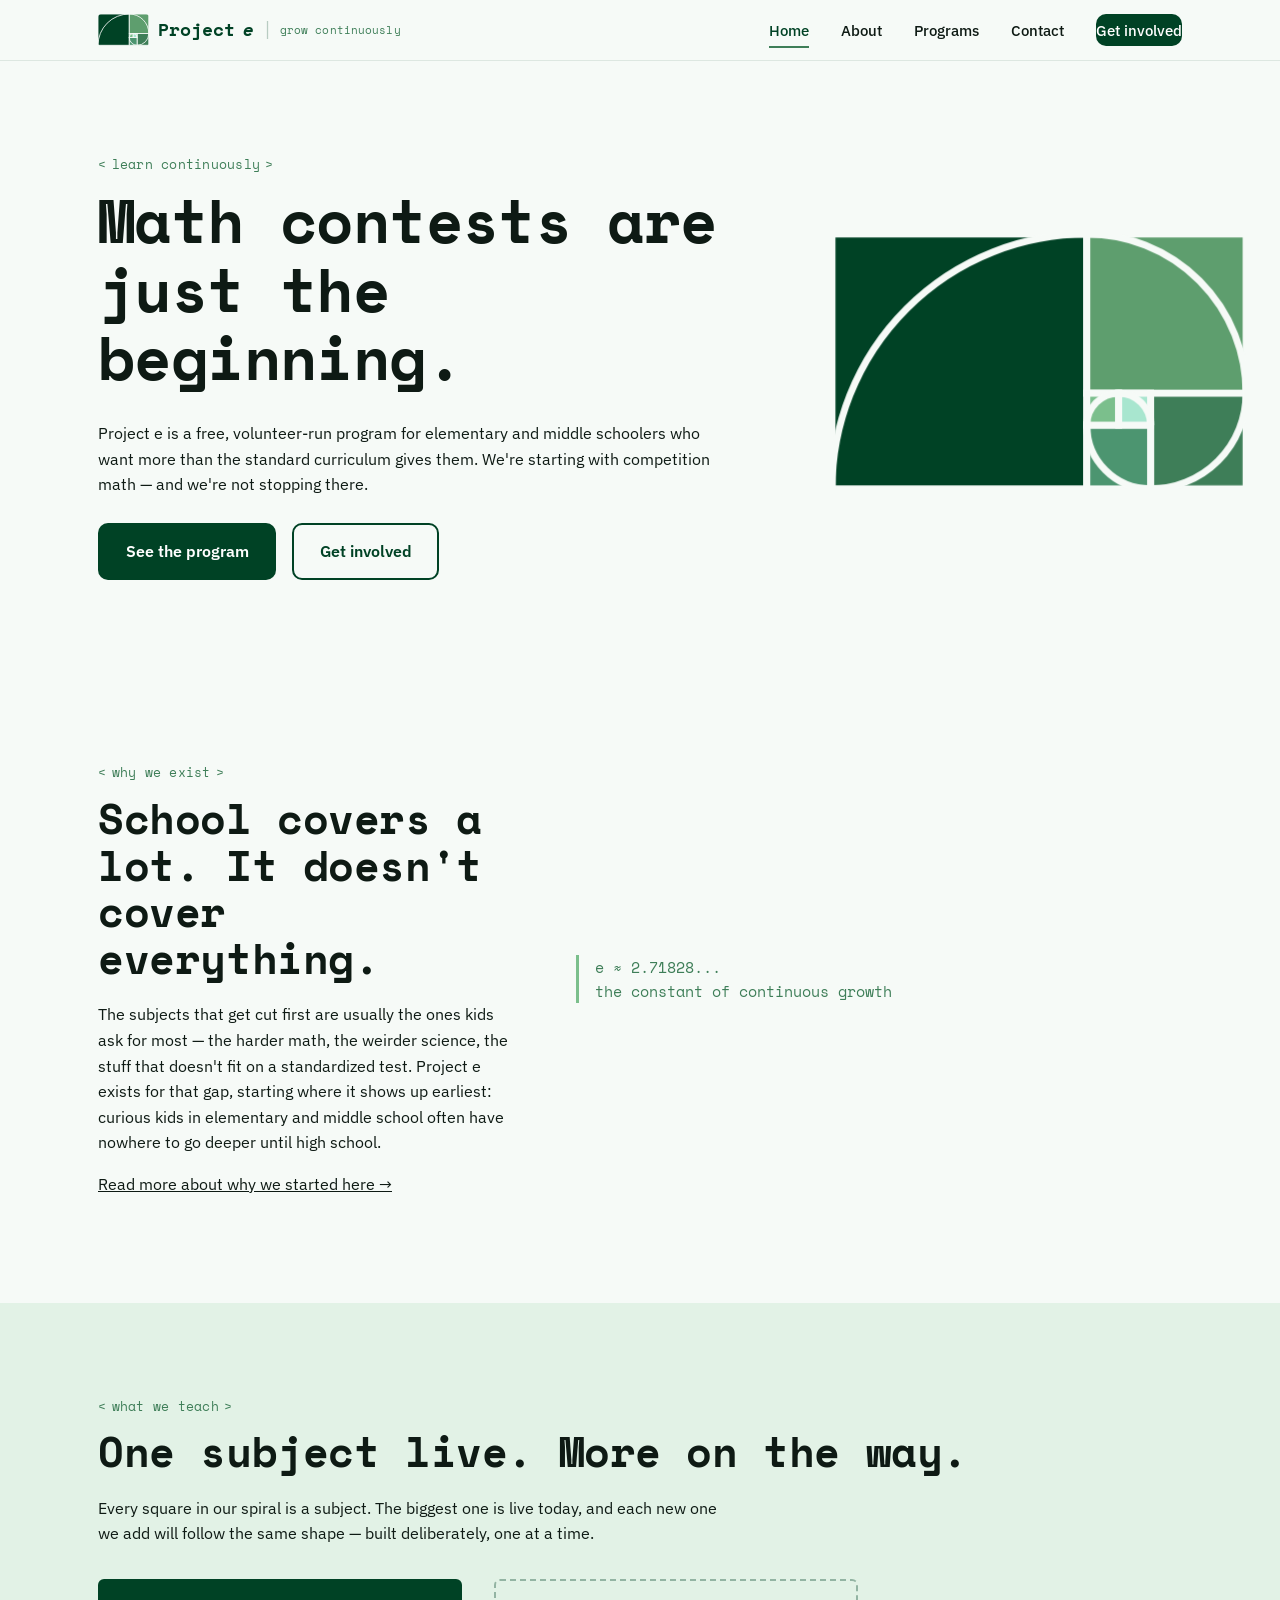
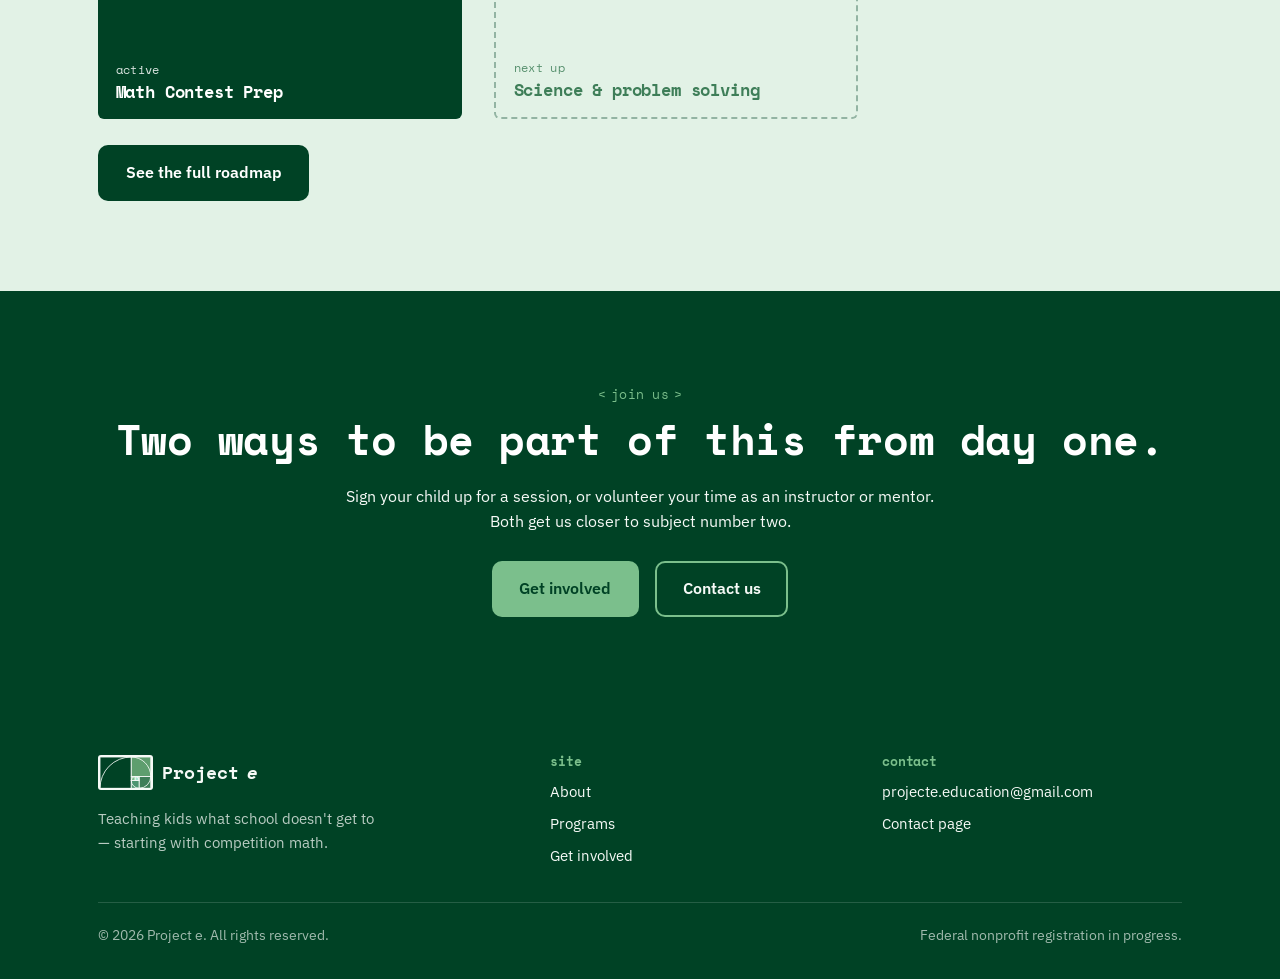
==== commit fb0eebf3: "Rename index(1).html to index.html" ====
--- a/index.html
+++ b/index.html
@@ -147,7 +147,7 @@
   font-weight: 600;
   font-size: 1rem;
   padding: 0.85em 1.6em;
-  border-radius: 999px;
+  border-radius: 10px;
   border: 2px solid transparent;
   text-decoration: none;
   cursor: pointer;
@@ -189,15 +189,30 @@
 .nav-brand {
   display: flex;
   align-items: center;
-  gap: 0.6rem;
+  gap: 0.55rem;
   text-decoration: none;
   font-family: var(--font-display);
   font-weight: 700;
   font-size: 1.15rem;
   color: var(--forest);
 }
-.nav-brand img { height: 34px; width: auto; }
+.nav-icon { height: 1.7em; width: auto; flex-shrink: 0; border-radius: 4px; display: block; }
+/* the icon's biggest square is the same dark green as the footer —
+   give it a light plate so it doesn't disappear into the background */
+.site-footer .nav-icon { background: var(--paper); padding: 2px; box-sizing: content-box; border-radius: 3px; }
 .nav-brand em { color: inherit; font-style: italic; }
+.nav-divider { color: rgba(0,66,37,0.25); font-weight: 400; margin: 0 -0.1rem; }
+.site-footer .nav-divider { color: rgba(246,250,247,0.3); }
+.nav-tagline {
+  font-family: var(--font-mono);
+  font-size: 0.7rem;
+  font-weight: 400;
+  color: var(--moss);
+  letter-spacing: 0.01em;
+}
+@media (max-width: 760px) {
+  .nav-divider, .nav-tagline { display: none; }
+}
 
 .nav-links {
   display: flex;
@@ -223,7 +238,7 @@
   background: var(--forest);
   color: var(--white) !important;
   padding: 0.55em 1.2em;
-  border-radius: 999px;
+  border-radius: 10px;
   border-bottom: none !important;
 }
 .nav-cta:hover { background: var(--moss); }
@@ -379,7 +394,6 @@
 }
 .skip-link:focus { left: 1rem; top: 1rem; }
 
-.nav-icon { height: 1.6em; width: auto; border-radius: 3px; flex-shrink: 0; }
 </style>
 </head>
 <body>
@@ -388,16 +402,18 @@
 <header class="site-header">
   <nav class="nav">
     <a href="index.html" class="nav-brand">
-      <svg class="nav-icon" viewBox="0 0 776.7 480.0" xmlns="http://www.w3.org/2000/svg" role="img" aria-label="Project e mark">
-        <rect x="0.0" y="0.0" width="480.0" height="480.0" fill="#004225"/>
-        <rect x="480.0" y="0.0" width="296.7" height="296.7" fill="#5E9E6E"/>
-        <rect x="593.3" y="296.7" width="183.3" height="183.3" fill="#3E7E58"/>
-        <rect x="480.0" y="366.7" width="113.3" height="113.3" fill="#7BBF8C"/>
-        <rect x="480.0" y="296.7" width="70.0" height="70.0" fill="#004225"/>
-        <rect x="550.0" y="296.7" width="43.3" height="43.3" fill="#5E9E6E"/>
-        <path d="M 0.0 480.0 A 480.0 480.0 0 0 1 480.0 0.0 A 296.7 296.7 0 0 1 776.7 296.7 A 183.3 183.3 0 0 1 593.3 480.0 A 113.3 113.3 0 0 1 480.0 366.7 A 70.0 70.0 0 0 1 550.0 296.7 A 43.3 43.3 0 0 1 593.3 339.9" fill="none" stroke="#F6FAF7" stroke-width="6"/>
+      <svg class="nav-icon" viewBox="0 0 780 480" xmlns="http://www.w3.org/2000/svg" role="img" aria-label="Project e mark">
+        <rect x="0.0" y="0.0" width="480.0" height="480.0" fill="#004225" stroke="#F6FAF7" stroke-width="13"/>
+        <rect x="480.0" y="0.0" width="300.0" height="300.0" fill="#5E9E6E" stroke="#F6FAF7" stroke-width="13"/>
+        <rect x="600.0" y="300.0" width="180.0" height="180.0" fill="#3E7E58" stroke="#F6FAF7" stroke-width="13"/>
+        <rect x="480.0" y="360.0" width="120.0" height="120.0" fill="#4C9570" stroke="#F6FAF7" stroke-width="13"/>
+        <rect x="480.0" y="300.0" width="60.0" height="60.0" fill="#7BBF8C" stroke="#F6FAF7" stroke-width="13"/>
+        <rect x="540.0" y="300.0" width="60.0" height="60.0" fill="#A8E6CF" stroke="#F6FAF7" stroke-width="13"/>
+        <path d="M 0.0 480.0 A 480.0 480.0 0 0 1 480.0 0.0 A 300.0 300.0 0 0 1 780.0 300.0 A 180.0 180.0 0 0 1 600.0 480.0 A 120.0 120.0 0 0 1 480.0 360.0 A 60.0 60.0 0 0 1 540.0 300.0 A 60.0 60.0 0 0 1 600.0 360.0" fill="none" stroke="#F6FAF7" stroke-width="13"/>
       </svg>
       Project <em>e</em>
+      <span class="nav-divider" aria-hidden="true">|</span>
+      <span class="nav-tagline">grow continuously</span>
     </a>
     <button class="nav-toggle" aria-label="Toggle menu" aria-expanded="false">
       <svg viewBox="0 0 24 24" fill="none" stroke="currentColor" stroke-width="2" stroke-linecap="round"><line x1="3" y1="6" x2="21" y2="6"/><line x1="3" y1="12" x2="21" y2="12"/><line x1="3" y1="18" x2="21" y2="18"/></svg>
@@ -426,14 +442,14 @@
         </div>
       </div>
       <div class="spiral-wrap">
-        <svg class="spiral-svg" viewBox="0 0 776.7 480.0" xmlns="http://www.w3.org/2000/svg" role="img" aria-label="A golden-ratio spiral made of squares, representing Project e's growth from one subject to many">
-          <rect x="0.0" y="0.0" width="480.0" height="480.0" fill="#004225"/>
-          <rect x="480.0" y="0.0" width="296.7" height="296.7" fill="#5E9E6E"/>
-          <rect x="593.3" y="296.7" width="183.3" height="183.3" fill="#3E7E58"/>
-          <rect x="480.0" y="366.7" width="113.3" height="113.3" fill="#7BBF8C"/>
-          <rect x="480.0" y="296.7" width="70.0" height="70.0" fill="#004225"/>
-          <rect x="550.0" y="296.7" width="43.3" height="43.3" fill="#5E9E6E"/>
-          <path d="M 0.0 480.0 A 480.0 480.0 0 0 1 480.0 0.0 A 296.7 296.7 0 0 1 776.7 296.7 A 183.3 183.3 0 0 1 593.3 480.0 A 113.3 113.3 0 0 1 480.0 366.7 A 70.0 70.0 0 0 1 550.0 296.7 A 43.3 43.3 0 0 1 593.3 339.9" fill="none" stroke="#F6FAF7" stroke-width="3"/>
+        <svg class="spiral-svg" viewBox="0 0 780 480" xmlns="http://www.w3.org/2000/svg" role="img" aria-label="A golden-ratio spiral made of squares, representing Project e's growth from one subject to many">
+          <rect x="0.0" y="0.0" width="480.0" height="480.0" fill="#004225" stroke="#F6FAF7" stroke-width="13"/>
+          <rect x="480.0" y="0.0" width="300.0" height="300.0" fill="#5E9E6E" stroke="#F6FAF7" stroke-width="13"/>
+          <rect x="600.0" y="300.0" width="180.0" height="180.0" fill="#3E7E58" stroke="#F6FAF7" stroke-width="13"/>
+          <rect x="480.0" y="360.0" width="120.0" height="120.0" fill="#4C9570" stroke="#F6FAF7" stroke-width="13"/>
+          <rect x="480.0" y="300.0" width="60.0" height="60.0" fill="#7BBF8C" stroke="#F6FAF7" stroke-width="13"/>
+          <rect x="540.0" y="300.0" width="60.0" height="60.0" fill="#A8E6CF" stroke="#F6FAF7" stroke-width="13"/>
+          <path d="M 0.0 480.0 A 480.0 480.0 0 0 1 480.0 0.0 A 300.0 300.0 0 0 1 780.0 300.0 A 180.0 180.0 0 0 1 600.0 480.0 A 120.0 120.0 0 0 1 480.0 360.0 A 60.0 60.0 0 0 1 540.0 300.0 A 60.0 60.0 0 0 1 600.0 360.0" fill="none" stroke="#F6FAF7" stroke-width="13"/>
         </svg>
       </div>
     </div>
@@ -458,7 +474,7 @@
       <p class="eyebrow">what we teach</p>
       <h2>One subject live. More on the way.</h2>
       <p>Every square in our spiral is a subject. The biggest one is live today, and each new one we add will follow the same shape &mdash; built deliberately, one at a time.</p>
-      <div class="grid grid--3" style="margin-top:2rem;">
+      <div class="grid grid--2" style="margin-top:2rem; max-width:760px;">
         <div class="roadmap-square is-active">
           <p class="status">active</p>
           <h3>Math Contest Prep</h3>
@@ -467,10 +483,6 @@
           <p class="status">next up</p>
           <h3>Science &amp; problem solving</h3>
         </div>
-        <div class="roadmap-square is-future">
-          <p class="status">future</p>
-          <h3>Writing &amp; rhetoric</h3>
-        </div>
       </div>
       <div class="btn-row">
         <a href="programs.html" class="btn btn-primary">See the full roadmap</a>
@@ -497,14 +509,14 @@
     <div class="footer-grid">
       <div>
         <a href="index.html" class="nav-brand" style="color:var(--paper)">
-          <svg class="nav-icon" viewBox="0 0 776.7 480.0" xmlns="http://www.w3.org/2000/svg" role="img" aria-label="Project e mark">
-        <rect x="0.0" y="0.0" width="480.0" height="480.0" fill="#004225"/>
-        <rect x="480.0" y="0.0" width="296.7" height="296.7" fill="#5E9E6E"/>
-        <rect x="593.3" y="296.7" width="183.3" height="183.3" fill="#3E7E58"/>
-        <rect x="480.0" y="366.7" width="113.3" height="113.3" fill="#7BBF8C"/>
-        <rect x="480.0" y="296.7" width="70.0" height="70.0" fill="#004225"/>
-        <rect x="550.0" y="296.7" width="43.3" height="43.3" fill="#5E9E6E"/>
-        <path d="M 0.0 480.0 A 480.0 480.0 0 0 1 480.0 0.0 A 296.7 296.7 0 0 1 776.7 296.7 A 183.3 183.3 0 0 1 593.3 480.0 A 113.3 113.3 0 0 1 480.0 366.7 A 70.0 70.0 0 0 1 550.0 296.7 A 43.3 43.3 0 0 1 593.3 339.9" fill="none" stroke="#F6FAF7" stroke-width="6"/>
+          <svg class="nav-icon" viewBox="0 0 780 480" xmlns="http://www.w3.org/2000/svg" role="img" aria-label="Project e mark">
+        <rect x="0.0" y="0.0" width="480.0" height="480.0" fill="#004225" stroke="#F6FAF7" stroke-width="13"/>
+        <rect x="480.0" y="0.0" width="300.0" height="300.0" fill="#5E9E6E" stroke="#F6FAF7" stroke-width="13"/>
+        <rect x="600.0" y="300.0" width="180.0" height="180.0" fill="#3E7E58" stroke="#F6FAF7" stroke-width="13"/>
+        <rect x="480.0" y="360.0" width="120.0" height="120.0" fill="#4C9570" stroke="#F6FAF7" stroke-width="13"/>
+        <rect x="480.0" y="300.0" width="60.0" height="60.0" fill="#7BBF8C" stroke="#F6FAF7" stroke-width="13"/>
+        <rect x="540.0" y="300.0" width="60.0" height="60.0" fill="#A8E6CF" stroke="#F6FAF7" stroke-width="13"/>
+        <path d="M 0.0 480.0 A 480.0 480.0 0 0 1 480.0 0.0 A 300.0 300.0 0 0 1 780.0 300.0 A 180.0 180.0 0 0 1 600.0 480.0 A 120.0 120.0 0 0 1 480.0 360.0 A 60.0 60.0 0 0 1 540.0 300.0 A 60.0 60.0 0 0 1 600.0 360.0" fill="none" stroke="#F6FAF7" stroke-width="13"/>
       </svg>
           Project <em>e</em>
         </a>
@@ -521,7 +533,7 @@
       <div>
         <h4>contact</h4>
         <ul>
-          <li><a href="mailto:hello@projecte.org">hello@projecte.org</a></li>
+          <li><a href="mailto:projecte.education@gmail.com">projecte.education@gmail.com</a></li>
           <li><a href="contact.html">Contact page</a></li>
         </ul>
       </div>
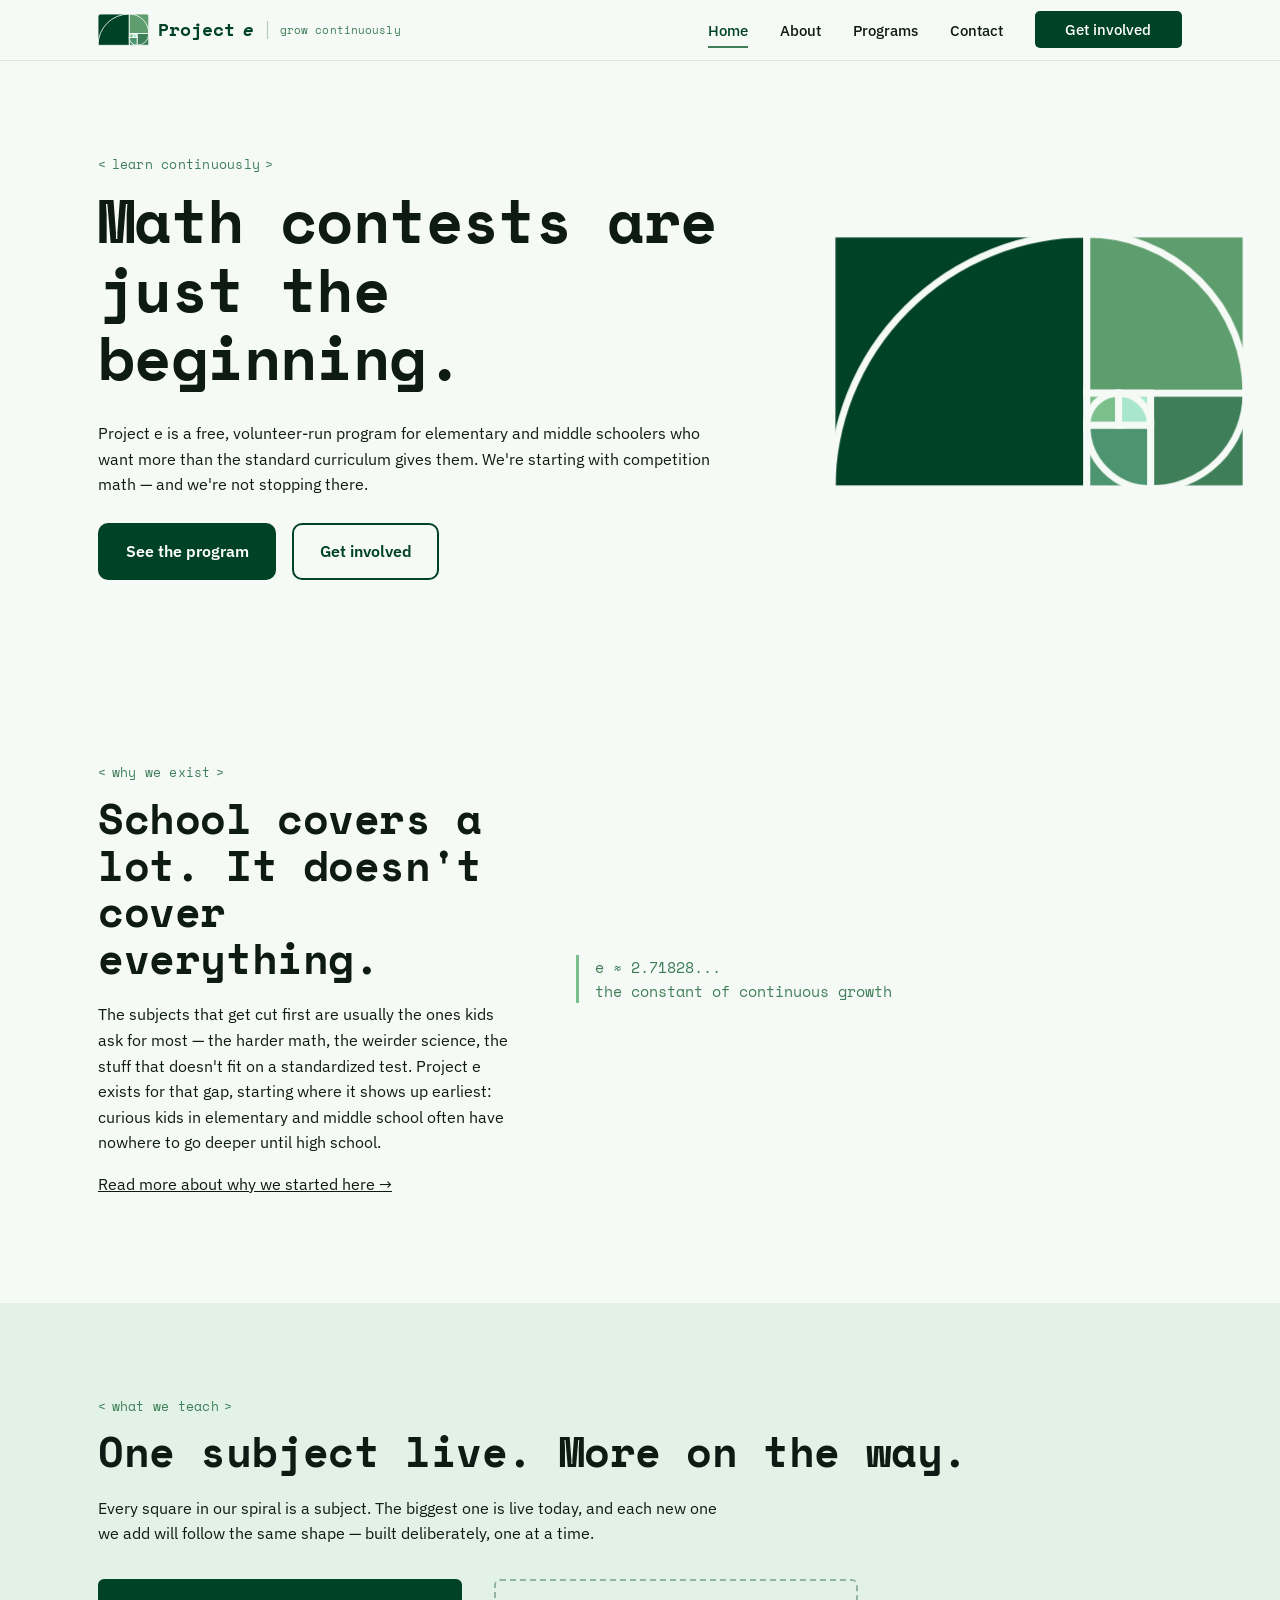
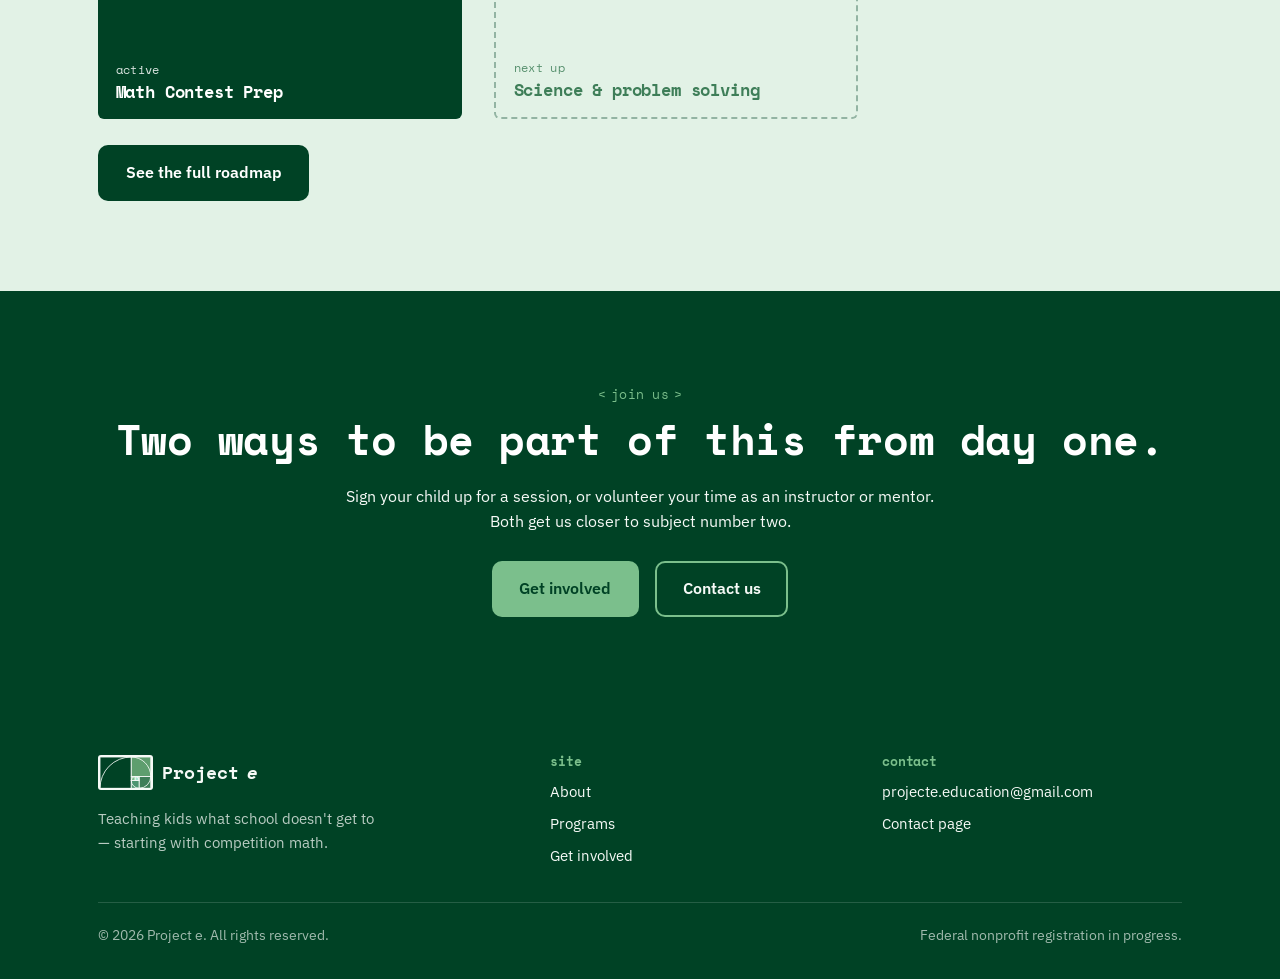
==== commit fab3d01d: "Update index.html hopefully the get involved button now gets extra padding on the left and right so " ====
--- a/index.html
+++ b/index.html
@@ -1,6 +1,15 @@
 <!DOCTYPE html>
 <html lang="en">
 <head>
+<!-- Google tag (gtag.js) -->
+<script async src="https://www.googletagmanager.com/gtag/js?id=G-NMB7BE9DQN"></script>
+<script>
+  window.dataLayer = window.dataLayer || [];
+  function gtag(){dataLayer.push(arguments);}
+  gtag('js', new Date());
+
+  gtag('config', 'G-NMB7BE9DQN');
+</script>
 <meta charset="UTF-8">
 <meta name="viewport" content="width=device-width, initial-scale=1.0">
 <title>Project e — Learn continuously</title>
@@ -235,13 +244,17 @@
   border-color: var(--moss);
 }
 .nav-cta {
-  background: var(--forest);
+  background: var(--forest) !important;
   color: var(--white) !important;
-  padding: 0.55em 1.2em;
-  border-radius: 10px;
+  padding: 0.55em 2em !important;
+  border-radius: 5px !important;
   border-bottom: none !important;
-}
-.nav-cta:hover { background: var(--moss); }
+  text-decoration: none !important;
+}
+
+.nav-cta:hover {
+  background: var(--moss) !important;
+}
 
 .nav-toggle {
   display: none;
